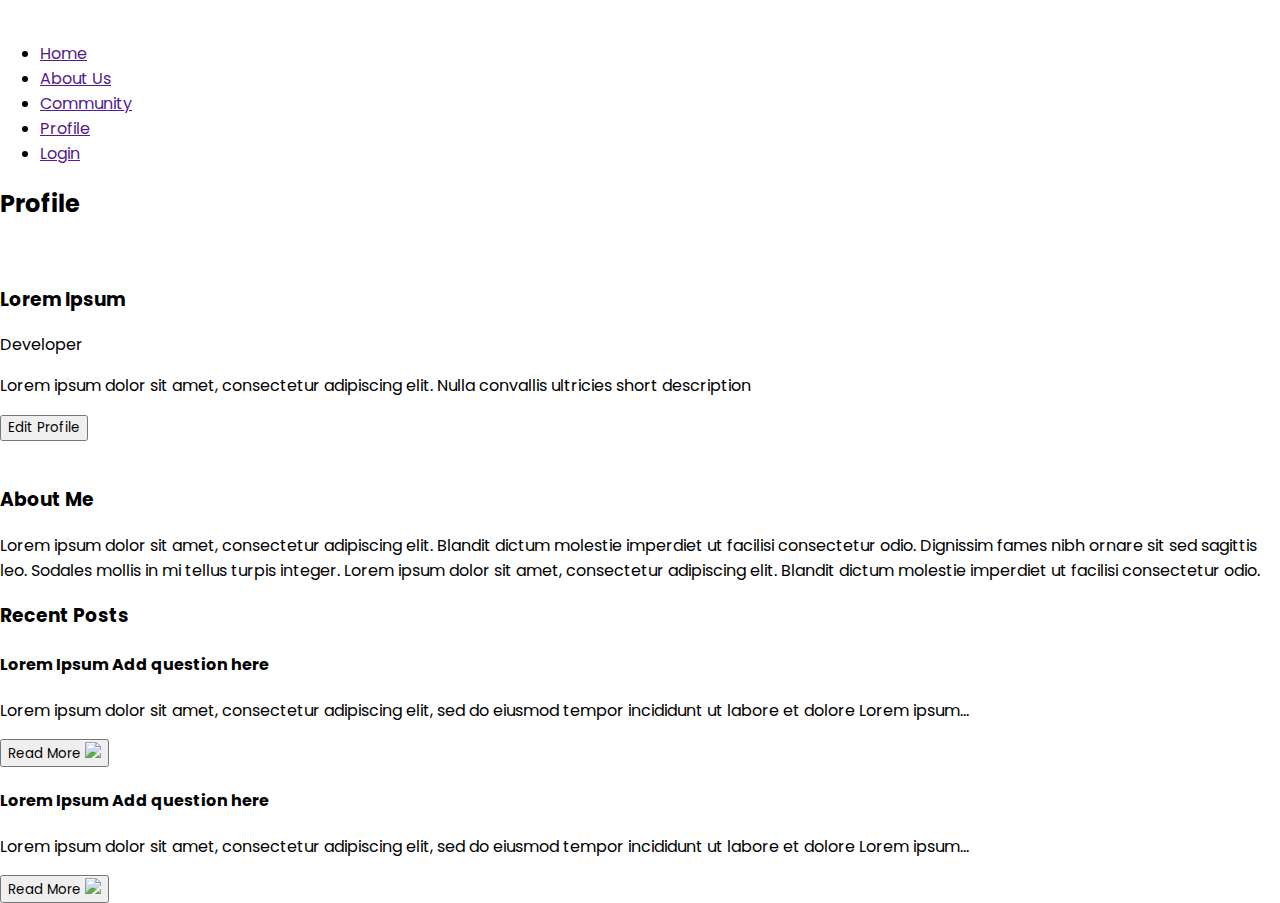
==== task3.html @ 24047924 "1" ====
<!DOCTYPE html>
<html lang="en">
    <head>
        <meta charset="UTF-8" />
        <meta name="viewport" content="width=device-width, initial-scale=1.0" />
        <title>Document</title>
        <style>
            @import url("https://fonts.googleapis.com/css2?family=Poppins:wght@400;500&display=swap");

            * {
                box-sizing: border-box;
                font-family: "Poppins", sans-serif;
            }
            body {
                margin: 0;
            }

            .navbar {
                display: flex;
                flex-direction: row;
                align-items: center;
                justify-content: space-between;
                padding: 10px 4rem;
                background-color: white;
                box-shadow: 1px 1px 5px rgba(0, 0, 0, 0.2);
                margin: 0;
            }
            .navbar img {
                width: 120px;
            }

            .navbar .list {
                display: flex;
                list-style: none;
            }
            .navbar .list li {
                padding: 0 20px;
            }
            .navbar .list li a {
                color: #666666;
                text-decoration: none !important;
                font-size: 16px;
            }

            .section {
                display: grid;
                grid-template-columns: 1fr 3fr;
                margin: auto;
                width: 80%;
                margin: 1rem auto;
            }
            .section .left {
            }
            .section .left .card {
                background: #fff;
                box-shadow: 1px 2px 4px 2px #5c787240;
                display: flex;
                flex-direction: column;
                align-items: center;
                justify-content: center;
                padding: 10px 0 20px 0;
                border-radius: 5px;
            }
            .section .left .card img {
                width: 120px;
                height: 150px;
                margin-top: 2rem;
            }
            .section .left .card .ab {
                margin: 0;
            }
            .section .left .card .ab h3,
            .section .left .card .ab p {
                text-align: center;
                margin: 0;
            }
            .section .left .card .ab h3 {
                color: #27213c;
                font-weight: 500;
                font-size: 22px;
            }
            .section .left .card .ab p {
                color: #9b9b9b;
            }
            .section .left .card p {
                padding: 0 20px;
                font-size: 15px;
                color: #282828;
                text-align: center;
            }
            .section .left .card .btn {
                background-color: #27213c;
                color: white;
                border: none;
                outline: none;
                padding: 10px 20px;
                border-radius: 7px;
            }

            .section .right {
                margin-left: 2.5rem;
                box-shadow: 1px 2px 4px 2px #5c787240;
            }
            .section h2 {
                text-align: center;
                font-size: 45px;
                font-weight: 500;
                color: #27213c;
            }
            .section .right .header {
                background-color: #27213c;
                display: flex;
                justify-content: center;
                align-items: flex-end;
                position: relative;
            }
            .section .right .header img {
                /* position: absolute;
  bottom: 0;
  left: 50%; */
                transform: translateY(55%);
            }
            .section .right .content {
                padding: 0 2.5rem;
                margin-top: 6rem;
            }
            .section .right .content h3 {
                font-size: 25px;
                font-weight: 500;
                color: #27213c;
                margin-top: 3rem;
            }
            .section .right .content p {
                font-size: 17px;
                color: #282828;
                /* margin: 1rem 0; */
            }
            .section .right .content .card-sec {
                display: grid;
                grid-template-columns: 1fr 1fr;
            }
            .section .right .content .card-sec .card {
                margin: 0 10px;
                box-shadow: 1px 2px 4px 2px #5c787240;
                padding: 2rem;
            }
            .section .right .content .card-sec .card h4 {
                font-weight: 500;
                font-size: 18px;
                margin: 0;
            }
            .section .right .content .card-sec .card p {
                color: #282828;
                font-size: 15px;
            }

            .section .right .content .card-sec .card button {
                float: right;
                background-color: #27213c;
                border: none;
                outline: none;
                display: flex;
                align-items: center;
                justify-content: space-between;
                color: white;
                padding: 5px 10px;
                margin-top: 5px;
            }
        </style>
    </head>
    <body>
        <div className="navbar">
            <div>
                <img src="Frame 2.png" alt="" />
            </div>
            <ul className="list">
                <li>
                    <a href="">Home</a>
                </li>
                <li>
                    <a href="">About Us</a>
                </li>
                <li>
                    <a href="">Community</a>
                </li>
                <li>
                    <a href="">Profile</a>
                </li>
                <li>
                    <a href="">Login</a>
                </li>
            </ul>
        </div>

        <div className="section">
            <h2></h2>
            <h2>Profile</h2>

            <div className="left">
                <div className="card">
                    <img src="Group 34.png" alt="" />
                    <div className="ab">
                        <h3>Lorem Ipsum</h3>
                        <p>Developer</p>
                    </div>
                    <p>
                        Lorem ipsum dolor sit amet, consectetur adipiscing elit.
                        Nulla convallis ultricies short description
                    </p>
                    <button className="btn">Edit Profile</button>
                </div>
            </div>
            <div className="right">
                <div className="about_section">
                    <div className="header">
                        <img src="Group 34.png" alt="" />
                    </div>
                    <div className="content">
                        <h3>About Me</h3>
                        <p>
                            Lorem ipsum dolor sit amet, consectetur adipiscing
                            elit. Blandit dictum molestie imperdiet ut facilisi
                            consectetur odio. Dignissim fames nibh ornare sit
                            sed sagittis leo. Sodales mollis in mi tellus turpis
                            integer. Lorem ipsum dolor sit amet, consectetur
                            adipiscing elit. Blandit dictum molestie imperdiet
                            ut facilisi consectetur odio.
                        </p>
                        <h3>Recent Posts</h3>
                        <div className="card-sec">
                            <div className="card">
                                <h4>Lorem Ipsum Add question here</h4>
                                <p>
                                    Lorem ipsum dolor sit amet, consectetur
                                    adipiscing elit, sed do eiusmod tempor
                                    incididunt ut labore et dolore Lorem
                                    ipsum...
                                </p>
                                <button>
                                    Read More
                                    <img src="akar-icons_arrow-right.png" />
                                </button>
                            </div>
                            <div className="card">
                                <h4>Lorem Ipsum Add question here</h4>
                                <p>
                                    Lorem ipsum dolor sit amet, consectetur
                                    adipiscing elit, sed do eiusmod tempor
                                    incididunt ut labore et dolore Lorem
                                    ipsum...
                                </p>
                                <button>
                                    Read More
                                    <img src="akar-icons_arrow-right.png" />
                                </button>
                            </div>
                        </div>
                    </div>
                </div>
            </div>
        </div>
    </body>
</html>
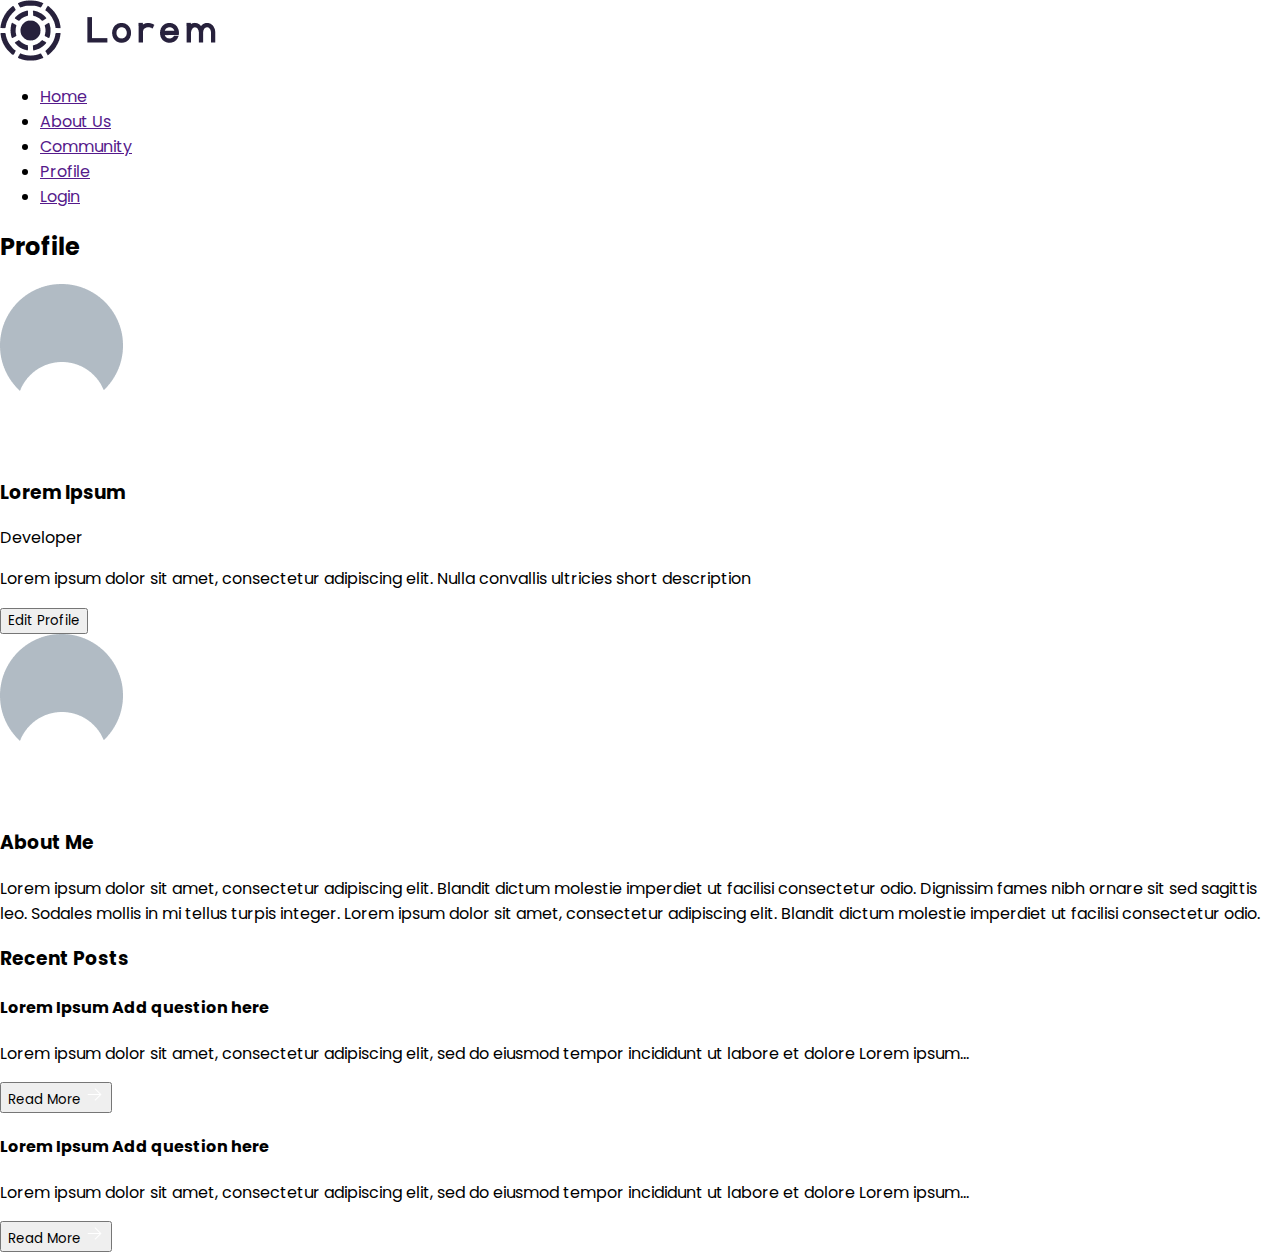
==== commit 6698ef16: "the" ====
--- a/task3.html
+++ b/task3.html
@@ -1,263 +1,260 @@
 <!DOCTYPE html>
 <html lang="en">
-    <head>
-        <meta charset="UTF-8" />
-        <meta name="viewport" content="width=device-width, initial-scale=1.0" />
-        <title>Document</title>
-        <style>
-            @import url("https://fonts.googleapis.com/css2?family=Poppins:wght@400;500&display=swap");
-
-            * {
-                box-sizing: border-box;
-                font-family: "Poppins", sans-serif;
-            }
-            body {
-                margin: 0;
-            }
-
-            .navbar {
-                display: flex;
-                flex-direction: row;
-                align-items: center;
-                justify-content: space-between;
-                padding: 10px 4rem;
-                background-color: white;
-                box-shadow: 1px 1px 5px rgba(0, 0, 0, 0.2);
-                margin: 0;
-            }
-            .navbar img {
-                width: 120px;
-            }
-
-            .navbar .list {
-                display: flex;
-                list-style: none;
-            }
-            .navbar .list li {
-                padding: 0 20px;
-            }
-            .navbar .list li a {
-                color: #666666;
-                text-decoration: none !important;
-                font-size: 16px;
-            }
-
-            .section {
-                display: grid;
-                grid-template-columns: 1fr 3fr;
-                margin: auto;
-                width: 80%;
-                margin: 1rem auto;
-            }
-            .section .left {
-            }
-            .section .left .card {
-                background: #fff;
-                box-shadow: 1px 2px 4px 2px #5c787240;
-                display: flex;
-                flex-direction: column;
-                align-items: center;
-                justify-content: center;
-                padding: 10px 0 20px 0;
-                border-radius: 5px;
-            }
-            .section .left .card img {
-                width: 120px;
-                height: 150px;
-                margin-top: 2rem;
-            }
-            .section .left .card .ab {
-                margin: 0;
-            }
-            .section .left .card .ab h3,
-            .section .left .card .ab p {
-                text-align: center;
-                margin: 0;
-            }
-            .section .left .card .ab h3 {
-                color: #27213c;
-                font-weight: 500;
-                font-size: 22px;
-            }
-            .section .left .card .ab p {
-                color: #9b9b9b;
-            }
-            .section .left .card p {
-                padding: 0 20px;
-                font-size: 15px;
-                color: #282828;
-                text-align: center;
-            }
-            .section .left .card .btn {
-                background-color: #27213c;
-                color: white;
-                border: none;
-                outline: none;
-                padding: 10px 20px;
-                border-radius: 7px;
-            }
-
-            .section .right {
-                margin-left: 2.5rem;
-                box-shadow: 1px 2px 4px 2px #5c787240;
-            }
-            .section h2 {
-                text-align: center;
-                font-size: 45px;
-                font-weight: 500;
-                color: #27213c;
-            }
-            .section .right .header {
-                background-color: #27213c;
-                display: flex;
-                justify-content: center;
-                align-items: flex-end;
-                position: relative;
-            }
-            .section .right .header img {
-                /* position: absolute;
+  <head>
+    <meta charset="UTF-8" />
+    <meta name="viewport" content="width=device-width, initial-scale=1.0" />
+    <title>Document</title>
+    <style>
+      @import url("https://fonts.googleapis.com/css2?family=Poppins:wght@400;500&display=swap");
+
+      * {
+        box-sizing: border-box;
+        font-family: "Poppins", sans-serif;
+      }
+      body {
+        margin: 0;
+      }
+
+      .navbar {
+        display: flex;
+        flex-direction: row;
+        align-items: center;
+        justify-content: space-between;
+        padding: 10px 4rem;
+        background-color: white;
+        box-shadow: 1px 1px 5px rgba(0, 0, 0, 0.2);
+        margin: 0;
+      }
+      .navbar img {
+        width: 120px;
+      }
+
+      .navbar .list {
+        display: flex;
+        list-style: none;
+      }
+      .navbar .list li {
+        padding: 0 20px;
+      }
+      .navbar .list li a {
+        color: #666666;
+        text-decoration: none !important;
+        font-size: 16px;
+      }
+
+      .section {
+        display: grid;
+        grid-template-columns: 1fr 3fr;
+        margin: auto;
+        width: 80%;
+        margin: 1rem auto;
+      }
+      .section .left {
+      }
+      .section .left .card {
+        background: #fff;
+        box-shadow: 1px 2px 4px 2px #5c787240;
+        display: flex;
+        flex-direction: column;
+        align-items: center;
+        justify-content: center;
+        padding: 10px 0 20px 0;
+        border-radius: 5px;
+      }
+      .section .left .card img {
+        width: 120px;
+        height: 150px;
+        margin-top: 2rem;
+      }
+      .section .left .card .ab {
+        margin: 0;
+      }
+      .section .left .card .ab h3,
+      .section .left .card .ab p {
+        text-align: center;
+        margin: 0;
+      }
+      .section .left .card .ab h3 {
+        color: #27213c;
+        font-weight: 500;
+        font-size: 22px;
+      }
+      .section .left .card .ab p {
+        color: #9b9b9b;
+      }
+      .section .left .card p {
+        padding: 0 20px;
+        font-size: 15px;
+        color: #282828;
+        text-align: center;
+      }
+      .section .left .card .btn {
+        background-color: #27213c;
+        color: white;
+        border: none;
+        outline: none;
+        padding: 10px 20px;
+        border-radius: 7px;
+      }
+
+      .section .right {
+        margin-left: 2.5rem;
+        box-shadow: 1px 2px 4px 2px #5c787240;
+      }
+      .section h2 {
+        text-align: center;
+        font-size: 45px;
+        font-weight: 500;
+        color: #27213c;
+      }
+      .section .right .header {
+        background-color: #27213c;
+        display: flex;
+        justify-content: center;
+        align-items: flex-end;
+        position: relative;
+      }
+      .section .right .header img {
+        /* position: absolute;
   bottom: 0;
   left: 50%; */
-                transform: translateY(55%);
-            }
-            .section .right .content {
-                padding: 0 2.5rem;
-                margin-top: 6rem;
-            }
-            .section .right .content h3 {
-                font-size: 25px;
-                font-weight: 500;
-                color: #27213c;
-                margin-top: 3rem;
-            }
-            .section .right .content p {
-                font-size: 17px;
-                color: #282828;
-                /* margin: 1rem 0; */
-            }
-            .section .right .content .card-sec {
-                display: grid;
-                grid-template-columns: 1fr 1fr;
-            }
-            .section .right .content .card-sec .card {
-                margin: 0 10px;
-                box-shadow: 1px 2px 4px 2px #5c787240;
-                padding: 2rem;
-            }
-            .section .right .content .card-sec .card h4 {
-                font-weight: 500;
-                font-size: 18px;
-                margin: 0;
-            }
-            .section .right .content .card-sec .card p {
-                color: #282828;
-                font-size: 15px;
-            }
-
-            .section .right .content .card-sec .card button {
-                float: right;
-                background-color: #27213c;
-                border: none;
-                outline: none;
-                display: flex;
-                align-items: center;
-                justify-content: space-between;
-                color: white;
-                padding: 5px 10px;
-                margin-top: 5px;
-            }
-        </style>
-    </head>
-    <body>
-        <div className="navbar">
-            <div>
-                <img src="Frame 2.png" alt="" />
+        transform: translateY(55%);
+      }
+      .section .right .content {
+        padding: 0 2.5rem;
+        margin-top: 6rem;
+      }
+      .section .right .content h3 {
+        font-size: 25px;
+        font-weight: 500;
+        color: #27213c;
+        margin-top: 3rem;
+      }
+      .section .right .content p {
+        font-size: 17px;
+        color: #282828;
+        /* margin: 1rem 0; */
+      }
+      .section .right .content .card-sec {
+        display: grid;
+        grid-template-columns: 1fr 1fr;
+        margin-bottom: 30px;
+
+      }
+      .section .right .content .card-sec .card {
+        margin: 0 10px;
+        box-shadow: 1px 2px 4px 2px #5c787240;
+        padding: 2rem;
+      }
+      .section .right .content .card-sec .card h4 {
+        font-weight: 500;
+        font-size: 18px;
+        margin: 0;
+      }
+      .section .right .content .card-sec .card p {
+        color: #282828;
+        font-size: 15px;
+      }
+
+      .section .right .content .card-sec .card button {
+        float: right;
+        background-color: #27213c;
+        border: none;
+        outline: none;
+        display: flex;
+        align-items: center;
+        justify-content: space-between;
+        color: white;
+        padding: 5px 10px;
+        margin-top: 5px;
+      }
+    </style>
+  </head>
+  <body>
+    <div className="navbar">
+      <div>
+        <img src="Frame 2.png" alt="" />
+      </div>
+      <ul className="list">
+        <li>
+          <a href="">Home</a>
+        </li>
+        <li>
+          <a href="">About Us</a>
+        </li>
+        <li>
+          <a href="">Community</a>
+        </li>
+        <li>
+          <a href="">Profile</a>
+        </li>
+        <li>
+          <a href="">Login</a>
+        </li>
+      </ul>
+    </div>
+
+    <div className="section">
+      <h2></h2>
+      <h2>Profile</h2>
+
+      <div className="left">
+        <div className="card">
+          <img src="Group 34.png" alt="" />
+          <div className="ab">
+            <h3>Lorem Ipsum</h3>
+            <p>Developer</p>
+          </div>
+          <p>
+            Lorem ipsum dolor sit amet, consectetur adipiscing elit. Nulla
+            convallis ultricies short description
+          </p>
+          <button className="btn">Edit Profile</button>
+        </div>
+      </div>
+      <div className="right">
+        <div className="about_section">
+          <div className="header">
+            <img src="Group 34.png" alt="" />
+          </div>
+          <div className="content">
+            <h3>About Me</h3>
+            <p>
+              Lorem ipsum dolor sit amet, consectetur adipiscing elit. Blandit
+              dictum molestie imperdiet ut facilisi consectetur odio. Dignissim
+              fames nibh ornare sit sed sagittis leo. Sodales mollis in mi
+              tellus turpis integer. Lorem ipsum dolor sit amet, consectetur
+              adipiscing elit. Blandit dictum molestie imperdiet ut facilisi
+              consectetur odio.
+            </p>
+            <h3>Recent Posts</h3>
+            <div className="card-sec">
+              <div className="card">
+                <h4>Lorem Ipsum Add question here</h4>
+                <p>
+                  Lorem ipsum dolor sit amet, consectetur adipiscing elit, sed
+                  do eiusmod tempor incididunt ut labore et dolore Lorem
+                  ipsum...
+                </p>
+                <button>
+                  Read More <img src="akar-icons_arrow-right.png" />
+                </button>
+              </div>
+              <div className="card">
+                <h4>Lorem Ipsum Add question here</h4>
+                <p>
+                  Lorem ipsum dolor sit amet, consectetur adipiscing elit, sed
+                  do eiusmod tempor incididunt ut labore et dolore Lorem
+                  ipsum...
+                </p>
+                <button>
+                  Read More <img src="akar-icons_arrow-right.png" />
+                </button>
+              </div>
             </div>
-            <ul className="list">
-                <li>
-                    <a href="">Home</a>
-                </li>
-                <li>
-                    <a href="">About Us</a>
-                </li>
-                <li>
-                    <a href="">Community</a>
-                </li>
-                <li>
-                    <a href="">Profile</a>
-                </li>
-                <li>
-                    <a href="">Login</a>
-                </li>
-            </ul>
+          </div>
         </div>
-
-        <div className="section">
-            <h2></h2>
-            <h2>Profile</h2>
-
-            <div className="left">
-                <div className="card">
-                    <img src="Group 34.png" alt="" />
-                    <div className="ab">
-                        <h3>Lorem Ipsum</h3>
-                        <p>Developer</p>
-                    </div>
-                    <p>
-                        Lorem ipsum dolor sit amet, consectetur adipiscing elit.
-                        Nulla convallis ultricies short description
-                    </p>
-                    <button className="btn">Edit Profile</button>
-                </div>
-            </div>
-            <div className="right">
-                <div className="about_section">
-                    <div className="header">
-                        <img src="Group 34.png" alt="" />
-                    </div>
-                    <div className="content">
-                        <h3>About Me</h3>
-                        <p>
-                            Lorem ipsum dolor sit amet, consectetur adipiscing
-                            elit. Blandit dictum molestie imperdiet ut facilisi
-                            consectetur odio. Dignissim fames nibh ornare sit
-                            sed sagittis leo. Sodales mollis in mi tellus turpis
-                            integer. Lorem ipsum dolor sit amet, consectetur
-                            adipiscing elit. Blandit dictum molestie imperdiet
-                            ut facilisi consectetur odio.
-                        </p>
-                        <h3>Recent Posts</h3>
-                        <div className="card-sec">
-                            <div className="card">
-                                <h4>Lorem Ipsum Add question here</h4>
-                                <p>
-                                    Lorem ipsum dolor sit amet, consectetur
-                                    adipiscing elit, sed do eiusmod tempor
-                                    incididunt ut labore et dolore Lorem
-                                    ipsum...
-                                </p>
-                                <button>
-                                    Read More
-                                    <img src="akar-icons_arrow-right.png" />
-                                </button>
-                            </div>
-                            <div className="card">
-                                <h4>Lorem Ipsum Add question here</h4>
-                                <p>
-                                    Lorem ipsum dolor sit amet, consectetur
-                                    adipiscing elit, sed do eiusmod tempor
-                                    incididunt ut labore et dolore Lorem
-                                    ipsum...
-                                </p>
-                                <button>
-                                    Read More
-                                    <img src="akar-icons_arrow-right.png" />
-                                </button>
-                            </div>
-                        </div>
-                    </div>
-                </div>
-            </div>
-        </div>
-    </body>
+      </div>
+    </div>
+  </body>
 </html>
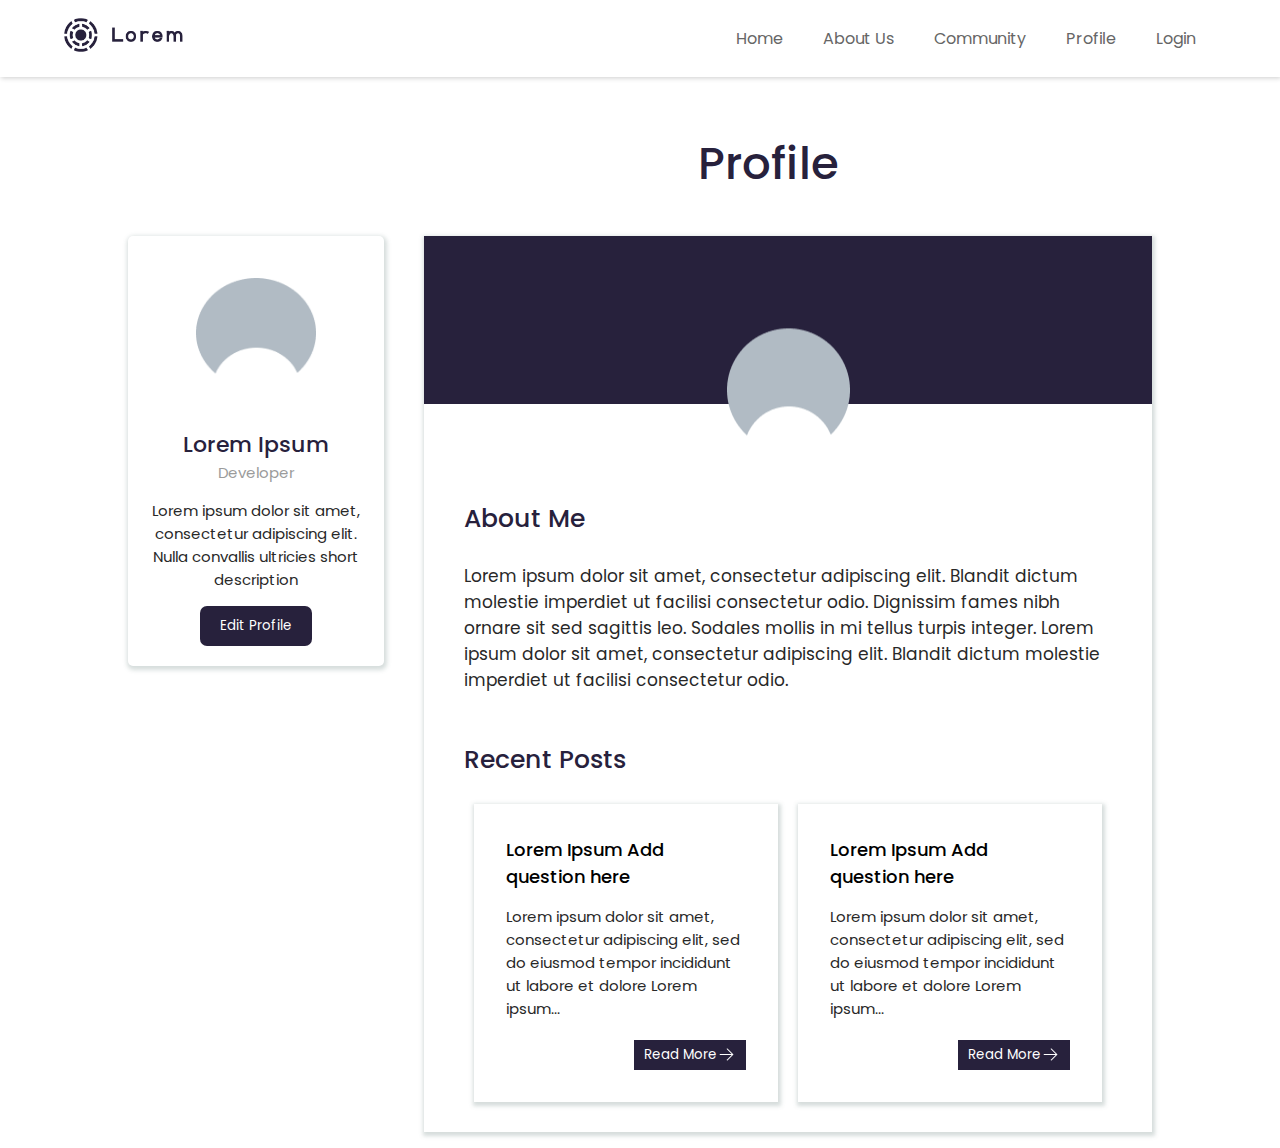
==== commit 3dfcecf2: "classname" ====
--- a/task3.html
+++ b/task3.html
@@ -1,260 +1,102 @@
 <!DOCTYPE html>
 <html lang="en">
-  <head>
-    <meta charset="UTF-8" />
-    <meta name="viewport" content="width=device-width, initial-scale=1.0" />
-    <title>Document</title>
-    <style>
-      @import url("https://fonts.googleapis.com/css2?family=Poppins:wght@400;500&display=swap");
+    <head>
+        <meta charset="UTF-8" />
+        <meta name="viewport" content="width=device-width, initial-scale=1.0" />
+        <title>Document</title>
+        <link rel="stylesheet" href="./style3.css" />
+    </head>
 
-      * {
-        box-sizing: border-box;
-        font-family: "Poppins", sans-serif;
-      }
-      body {
-        margin: 0;
-      }
+    <body>
+        <div class="navbar">
+            <div>
+                <img src="Frame 2.png" alt="" />
+            </div>
+            <ul class="list">
+                <li>
+                    <a href="">Home</a>
+                </li>
+                <li>
+                    <a href="">About Us</a>
+                </li>
+                <li>
+                    <a href="">Community</a>
+                </li>
+                <li>
+                    <a href="">Profile</a>
+                </li>
+                <li>
+                    <a href="">Login</a>
+                </li>
+            </ul>
+        </div>
 
-      .navbar {
-        display: flex;
-        flex-direction: row;
-        align-items: center;
-        justify-content: space-between;
-        padding: 10px 4rem;
-        background-color: white;
-        box-shadow: 1px 1px 5px rgba(0, 0, 0, 0.2);
-        margin: 0;
-      }
-      .navbar img {
-        width: 120px;
-      }
+        <div class="section">
+            <h2></h2>
+            <h2>Profile</h2>
 
-      .navbar .list {
-        display: flex;
-        list-style: none;
-      }
-      .navbar .list li {
-        padding: 0 20px;
-      }
-      .navbar .list li a {
-        color: #666666;
-        text-decoration: none !important;
-        font-size: 16px;
-      }
-
-      .section {
-        display: grid;
-        grid-template-columns: 1fr 3fr;
-        margin: auto;
-        width: 80%;
-        margin: 1rem auto;
-      }
-      .section .left {
-      }
-      .section .left .card {
-        background: #fff;
-        box-shadow: 1px 2px 4px 2px #5c787240;
-        display: flex;
-        flex-direction: column;
-        align-items: center;
-        justify-content: center;
-        padding: 10px 0 20px 0;
-        border-radius: 5px;
-      }
-      .section .left .card img {
-        width: 120px;
-        height: 150px;
-        margin-top: 2rem;
-      }
-      .section .left .card .ab {
-        margin: 0;
-      }
-      .section .left .card .ab h3,
-      .section .left .card .ab p {
-        text-align: center;
-        margin: 0;
-      }
-      .section .left .card .ab h3 {
-        color: #27213c;
-        font-weight: 500;
-        font-size: 22px;
-      }
-      .section .left .card .ab p {
-        color: #9b9b9b;
-      }
-      .section .left .card p {
-        padding: 0 20px;
-        font-size: 15px;
-        color: #282828;
-        text-align: center;
-      }
-      .section .left .card .btn {
-        background-color: #27213c;
-        color: white;
-        border: none;
-        outline: none;
-        padding: 10px 20px;
-        border-radius: 7px;
-      }
-
-      .section .right {
-        margin-left: 2.5rem;
-        box-shadow: 1px 2px 4px 2px #5c787240;
-      }
-      .section h2 {
-        text-align: center;
-        font-size: 45px;
-        font-weight: 500;
-        color: #27213c;
-      }
-      .section .right .header {
-        background-color: #27213c;
-        display: flex;
-        justify-content: center;
-        align-items: flex-end;
-        position: relative;
-      }
-      .section .right .header img {
-        /* position: absolute;
-  bottom: 0;
-  left: 50%; */
-        transform: translateY(55%);
-      }
-      .section .right .content {
-        padding: 0 2.5rem;
-        margin-top: 6rem;
-      }
-      .section .right .content h3 {
-        font-size: 25px;
-        font-weight: 500;
-        color: #27213c;
-        margin-top: 3rem;
-      }
-      .section .right .content p {
-        font-size: 17px;
-        color: #282828;
-        /* margin: 1rem 0; */
-      }
-      .section .right .content .card-sec {
-        display: grid;
-        grid-template-columns: 1fr 1fr;
-        margin-bottom: 30px;
-
-      }
-      .section .right .content .card-sec .card {
-        margin: 0 10px;
-        box-shadow: 1px 2px 4px 2px #5c787240;
-        padding: 2rem;
-      }
-      .section .right .content .card-sec .card h4 {
-        font-weight: 500;
-        font-size: 18px;
-        margin: 0;
-      }
-      .section .right .content .card-sec .card p {
-        color: #282828;
-        font-size: 15px;
-      }
-
-      .section .right .content .card-sec .card button {
-        float: right;
-        background-color: #27213c;
-        border: none;
-        outline: none;
-        display: flex;
-        align-items: center;
-        justify-content: space-between;
-        color: white;
-        padding: 5px 10px;
-        margin-top: 5px;
-      }
-    </style>
-  </head>
-  <body>
-    <div className="navbar">
-      <div>
-        <img src="Frame 2.png" alt="" />
-      </div>
-      <ul className="list">
-        <li>
-          <a href="">Home</a>
-        </li>
-        <li>
-          <a href="">About Us</a>
-        </li>
-        <li>
-          <a href="">Community</a>
-        </li>
-        <li>
-          <a href="">Profile</a>
-        </li>
-        <li>
-          <a href="">Login</a>
-        </li>
-      </ul>
-    </div>
-
-    <div className="section">
-      <h2></h2>
-      <h2>Profile</h2>
-
-      <div className="left">
-        <div className="card">
-          <img src="Group 34.png" alt="" />
-          <div className="ab">
-            <h3>Lorem Ipsum</h3>
-            <p>Developer</p>
-          </div>
-          <p>
-            Lorem ipsum dolor sit amet, consectetur adipiscing elit. Nulla
-            convallis ultricies short description
-          </p>
-          <button className="btn">Edit Profile</button>
+            <div class="left">
+                <div class="card">
+                    <img src="Group 34.png" alt="" />
+                    <div class="ab">
+                        <h3>Lorem Ipsum</h3>
+                        <p>Developer</p>
+                    </div>
+                    <p>
+                        Lorem ipsum dolor sit amet, consectetur adipiscing elit.
+                        Nulla convallis ultricies short description
+                    </p>
+                    <button class="btn">Edit Profile</button>
+                </div>
+            </div>
+            <div class="right">
+                <div class="about_section">
+                    <div class="header">
+                        <img src="Group 34.png" alt="" />
+                    </div>
+                    <div class="content">
+                        <h3>About Me</h3>
+                        <p>
+                            Lorem ipsum dolor sit amet, consectetur adipiscing
+                            elit. Blandit dictum molestie imperdiet ut facilisi
+                            consectetur odio. Dignissim fames nibh ornare sit
+                            sed sagittis leo. Sodales mollis in mi tellus turpis
+                            integer. Lorem ipsum dolor sit amet, consectetur
+                            adipiscing elit. Blandit dictum molestie imperdiet
+                            ut facilisi consectetur odio.
+                        </p>
+                        <h3>Recent Posts</h3>
+                        <div class="card-sec">
+                            <div class="card">
+                                <h4>Lorem Ipsum Add question here</h4>
+                                <p>
+                                    Lorem ipsum dolor sit amet, consectetur
+                                    adipiscing elit, sed do eiusmod tempor
+                                    incididunt ut labore et dolore Lorem
+                                    ipsum...
+                                </p>
+                                <button>
+                                    Read More
+                                    <img src="akar-icons_arrow-right.png" />
+                                </button>
+                            </div>
+                            <div class="card">
+                                <h4>Lorem Ipsum Add question here</h4>
+                                <p>
+                                    Lorem ipsum dolor sit amet, consectetur
+                                    adipiscing elit, sed do eiusmod tempor
+                                    incididunt ut labore et dolore Lorem
+                                    ipsum...
+                                </p>
+                                <button>
+                                    Read More
+                                    <img src="akar-icons_arrow-right.png" />
+                                </button>
+                            </div>
+                        </div>
+                    </div>
+                </div>
+            </div>
         </div>
-      </div>
-      <div className="right">
-        <div className="about_section">
-          <div className="header">
-            <img src="Group 34.png" alt="" />
-          </div>
-          <div className="content">
-            <h3>About Me</h3>
-            <p>
-              Lorem ipsum dolor sit amet, consectetur adipiscing elit. Blandit
-              dictum molestie imperdiet ut facilisi consectetur odio. Dignissim
-              fames nibh ornare sit sed sagittis leo. Sodales mollis in mi
-              tellus turpis integer. Lorem ipsum dolor sit amet, consectetur
-              adipiscing elit. Blandit dictum molestie imperdiet ut facilisi
-              consectetur odio.
-            </p>
-            <h3>Recent Posts</h3>
-            <div className="card-sec">
-              <div className="card">
-                <h4>Lorem Ipsum Add question here</h4>
-                <p>
-                  Lorem ipsum dolor sit amet, consectetur adipiscing elit, sed
-                  do eiusmod tempor incididunt ut labore et dolore Lorem
-                  ipsum...
-                </p>
-                <button>
-                  Read More <img src="akar-icons_arrow-right.png" />
-                </button>
-              </div>
-              <div className="card">
-                <h4>Lorem Ipsum Add question here</h4>
-                <p>
-                  Lorem ipsum dolor sit amet, consectetur adipiscing elit, sed
-                  do eiusmod tempor incididunt ut labore et dolore Lorem
-                  ipsum...
-                </p>
-                <button>
-                  Read More <img src="akar-icons_arrow-right.png" />
-                </button>
-              </div>
-            </div>
-          </div>
-        </div>
-      </div>
-    </div>
-  </body>
+    </body>
 </html>
--- a/style3.css
+++ b/style3.css
@@ -0,0 +1,162 @@
+@import url("https://fonts.googleapis.com/css2?family=Poppins:wght@400;500&display=swap");
+
+* {
+    box-sizing: border-box;
+    font-family: "Poppins", sans-serif;
+}
+body {
+    margin: 0;
+}
+
+.navbar {
+    display: flex;
+    flex-direction: row;
+    align-items: center;
+    justify-content: space-between;
+    padding: 10px 4rem;
+    background-color: white;
+    box-shadow: 1px 1px 5px rgba(0, 0, 0, 0.2);
+    margin: 0;
+}
+.navbar img {
+    width: 120px;
+}
+
+.navbar .list {
+    display: flex;
+    list-style: none;
+}
+.navbar .list li {
+    padding: 0 20px;
+}
+.navbar .list li a {
+    color: #666666;
+    text-decoration: none !important;
+    font-size: 16px;
+}
+
+.section {
+    display: grid;
+    grid-template-columns: 1fr 3fr;
+    margin: auto;
+    width: 80%;
+    margin: 1rem auto;
+}
+.section .left {
+}
+.section .left .card {
+    background: #fff;
+    box-shadow: 1px 2px 4px 2px #5c787240;
+    display: flex;
+    flex-direction: column;
+    align-items: center;
+    justify-content: center;
+    padding: 10px 0 20px 0;
+    border-radius: 5px;
+}
+.section .left .card img {
+    width: 120px;
+    height: 150px;
+    margin-top: 2rem;
+}
+.section .left .card .ab {
+    margin: 0;
+}
+.section .left .card .ab h3,
+.section .left .card .ab p {
+    text-align: center;
+    margin: 0;
+}
+.section .left .card .ab h3 {
+    color: #27213c;
+    font-weight: 500;
+    font-size: 22px;
+}
+.section .left .card .ab p {
+    color: #9b9b9b;
+}
+.section .left .card p {
+    padding: 0 20px;
+    font-size: 15px;
+    color: #282828;
+    text-align: center;
+}
+.section .left .card .btn {
+    background-color: #27213c;
+    color: white;
+    border: none;
+    outline: none;
+    padding: 10px 20px;
+    border-radius: 7px;
+}
+
+.section .right {
+    margin-left: 2.5rem;
+    box-shadow: 1px 2px 4px 2px #5c787240;
+}
+.section h2 {
+    text-align: center;
+    font-size: 45px;
+    font-weight: 500;
+    color: #27213c;
+}
+.section .right .header {
+    background-color: #27213c;
+    display: flex;
+    justify-content: center;
+    align-items: flex-end;
+    position: relative;
+}
+.section .right .header img {
+    /* position: absolute;
+  bottom: 0;
+  left: 50%; */
+    transform: translateY(55%);
+}
+.section .right .content {
+    padding: 0 2.5rem;
+    margin-top: 6rem;
+}
+.section .right .content h3 {
+    font-size: 25px;
+    font-weight: 500;
+    color: #27213c;
+    margin-top: 3rem;
+}
+.section .right .content p {
+    font-size: 17px;
+    color: #282828;
+    /* margin: 1rem 0; */
+}
+.section .right .content .card-sec {
+    display: grid;
+    grid-template-columns: 1fr 1fr;
+    margin-bottom: 30px;
+}
+.section .right .content .card-sec .card {
+    margin: 0 10px;
+    box-shadow: 1px 2px 4px 2px #5c787240;
+    padding: 2rem;
+}
+.section .right .content .card-sec .card h4 {
+    font-weight: 500;
+    font-size: 18px;
+    margin: 0;
+}
+.section .right .content .card-sec .card p {
+    color: #282828;
+    font-size: 15px;
+}
+
+.section .right .content .card-sec .card button {
+    float: right;
+    background-color: #27213c;
+    border: none;
+    outline: none;
+    display: flex;
+    align-items: center;
+    justify-content: space-between;
+    color: white;
+    padding: 5px 10px;
+    margin-top: 5px;
+}
